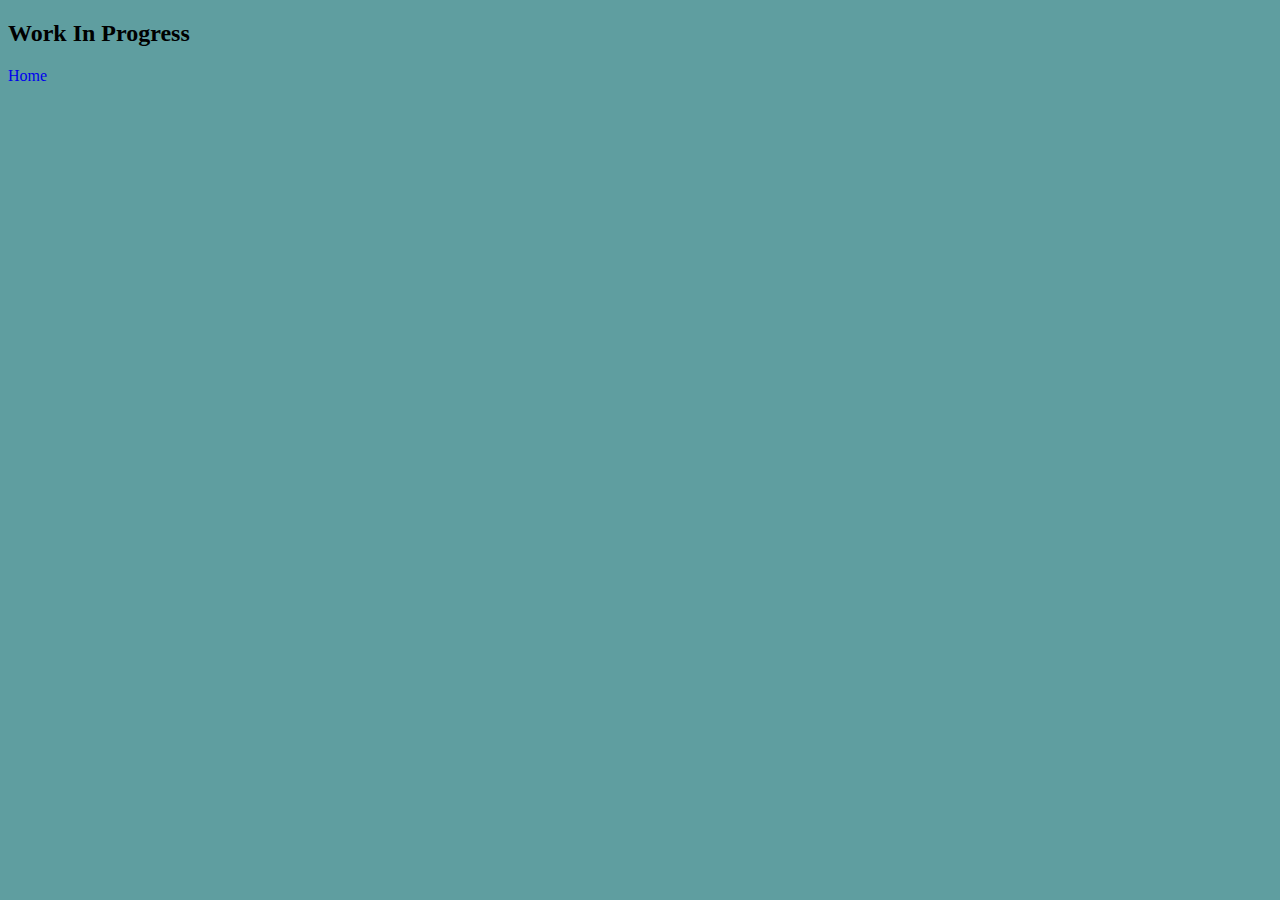
==== pages/destinations.html @ 2f805adf "first commit of 3rd Project" ====
<!DOCTYPE html>
<html lang="en">

<head>
  <meta charset="UTF-8">
  <link
    href="https://fonts.googleapis.com/css2?family=Raleway:wght@700&family=Oleo+Script:wght@700&family=Quicksand:wght@300;500;700&display=swap"
    rel="stylesheet" />
  <link rel="stylesheet" href="/styles/global.css">
  <link rel="stylesheet" href="/styles/destinations.css">
  <title>3rd Project</title>
</head>

<body>
  <h2>Work In Progress</h2>
  <a href="/index.html">Home</a>
</body>

</html>
---- styles/global.css ----
body{
  background-color: cadetblue;
}
#siteLogo{
  font-family: Oleo script;
  color: gold;
  font-size: 48px;
  text-transform: uppercase;
}
a{
  text-decoration: none;
}
header{
  display: flex;
  justify-content: space-between;
}
header a{
  color: gold;
  margin: 0px 15px;
}
nav ul{
  display: flex;
}
li{
  list-style-type: none;
}
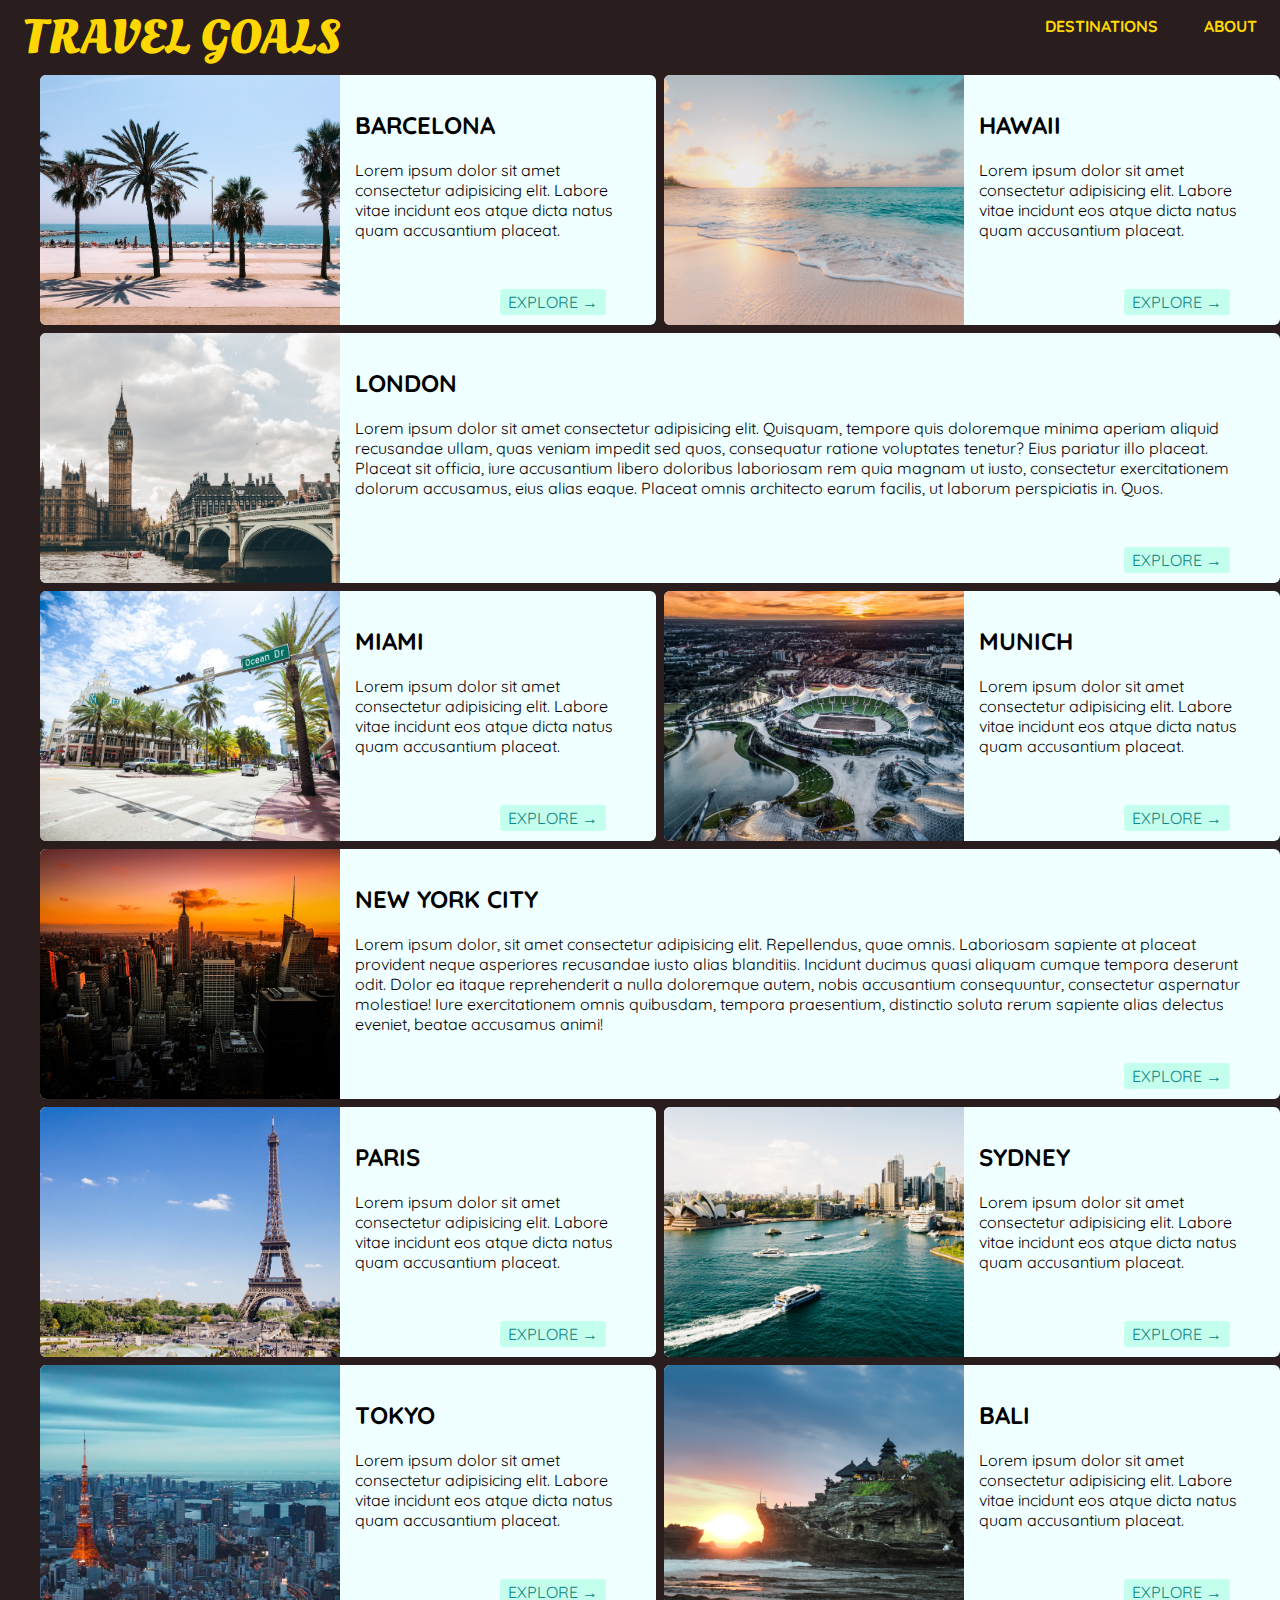
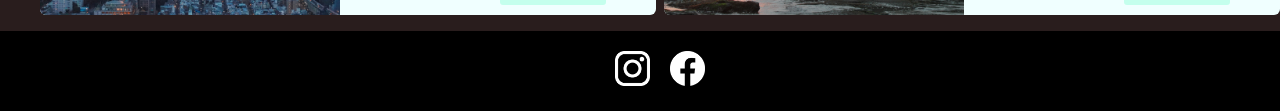
==== commit 35e4e5f3: "used grids for the destinations page" ====
--- a/pages/destinations.html
+++ b/pages/destinations.html
@@ -12,8 +12,177 @@
 </head>
 
 <body>
-  <h2>Work In Progress</h2>
-  <a href="/index.html">Home</a>
+  <header>
+    <a href="/" id="siteLogo">Travel goals</a>
+    <nav>
+      <ul>
+        <li>
+          <a href="/pages/destinations.html">Destinations</a>
+        </li>
+        <li>
+          <a href="/pages/about.html">About</a>
+        </li>
+      </ul>
+    </nav>
+  </header>
+  <main>
+    <ul>
+      <li>
+        <img src="/assets/barcelona.jpg" alt="City of Barcelona" />
+        <div class="item-content">
+          <div>
+            <h2>Barcelona</h2>
+            <p>
+              Lorem ipsum dolor sit amet consectetur adipisicing elit. Labore
+              vitae incidunt eos atque dicta natus quam accusantium placeat.
+            </p>
+          </div>
+          <div class="actions">
+            <a href="https://en.wikipedia.org/wiki/Barcelona">Explore &#x2192</a>
+          </div>
+        </div>
+      </li>
+      <li>
+        <img src="/assets/hawaii.jpg" alt="Hawaii beach" />
+        <div class="item-content">
+          <div>
+            <h2>Hawaii</h2>
+            <p>
+              Lorem ipsum dolor sit amet consectetur adipisicing elit. Labore
+              vitae incidunt eos atque dicta natus quam accusantium placeat.
+            </p>
+          </div>
+          <div class="actions">
+            <a href="hhttps://en.wikipedia.org/wiki/Hawaii">Explore &#x2192</a>
+          </div>
+        </div>
+      </li>
+      <li>
+        <img src="/assets/london.jpg" alt="London city" />
+        <div class="item-content">
+          <div>
+            <h2>London</h2>
+            <p>Lorem ipsum dolor sit amet consectetur adipisicing elit. Quisquam, tempore quis doloremque minima aperiam aliquid recusandae ullam, quas veniam impedit sed quos, consequatur ratione voluptates tenetur? Eius pariatur illo placeat.
+            Placeat sit officia, iure accusantium libero doloribus laboriosam rem quia magnam ut iusto, consectetur exercitationem dolorum accusamus, eius alias eaque. Placeat omnis architecto earum facilis, ut laborum perspiciatis in. Quos.</p>
+          </div>
+          <div class="actions">
+            <a href="https://en.wikipedia.org/wiki/London">Explore &#x2192</a>
+          </div>
+        </div>
+      </li>
+      <li>
+        <img src="/assets/miami.jpg" alt="Miami streets" />
+        <div class="item-content">
+          <div>
+            <h2>Miami</h2>
+            <p>
+              Lorem ipsum dolor sit amet consectetur adipisicing elit. Labore
+              vitae incidunt eos atque dicta natus quam accusantium placeat.
+            </p>
+          </div>
+          <div class="actions">
+            <a href="https://en.wikipedia.org/wiki/Miami">Explore &#x2192</a>
+          </div>
+        </div>
+      </li>
+      <li>
+        <img src="/assets/munich.jpg" alt="Munich football stadium" />
+        <div class="item-content">
+          <div>
+            <h2>Munich</h2>
+            <p>
+              Lorem ipsum dolor sit amet consectetur adipisicing elit. Labore
+              vitae incidunt eos atque dicta natus quam accusantium placeat.
+            </p>
+          </div>
+          <div class="actions">
+            <a href="https://en.wikipedia.org/wiki/Munich">Explore &#x2192</a>
+          </div>
+        </div>
+      </li>
+      <li>
+        <img src="/assets/new-york-city.jpg" alt="New York City skyline" />
+        <div class="item-content">
+          <div>
+            <h2>New York City</h2>
+            <p>
+              Lorem ipsum dolor, sit amet consectetur adipisicing elit. Repellendus, quae omnis. Laboriosam sapiente at placeat provident neque asperiores recusandae iusto alias blanditiis. Incidunt ducimus quasi aliquam cumque tempora deserunt odit.
+              Dolor ea itaque reprehenderit a nulla doloremque autem, nobis accusantium consequuntur, consectetur aspernatur molestiae! Iure exercitationem omnis quibusdam, tempora praesentium, distinctio soluta rerum sapiente alias delectus eveniet, beatae accusamus animi!
+            </p>
+          </div>
+          <div class="actions">
+            <a href="https://en.wikipedia.org/wiki/New_York_City">Explore &#x2192</a>
+          </div>
+        </div>
+      </li>
+      <li>
+        <img src="/assets/paris.jpg" alt="Paris city" />
+        <div class="item-content">
+          <div>
+            <h2>Paris</h2>
+            <p>
+              Lorem ipsum dolor sit amet consectetur adipisicing elit. Labore
+              vitae incidunt eos atque dicta natus quam accusantium placeat.
+            </p>
+          </div>
+          <div class="actions">
+            <a href="https://en.wikipedia.org/wiki/Paris">Explore &#x2192</a>
+          </div>
+        </div>
+      </li>
+      <li>
+        <img src="/assets/sydney.jpg" alt="Sydney beach" />
+        <div class="item-content">
+          <div>
+            <h2>Sydney</h2>
+            <p>
+              Lorem ipsum dolor sit amet consectetur adipisicing elit. Labore
+              vitae incidunt eos atque dicta natus quam accusantium placeat.
+            </p>
+          </div>
+          <div class="actions">
+            <a href="https://en.wikipedia.org/wiki/Sydney">Explore &#x2192</a>
+          </div>
+        </div>
+      </li>
+      <li>
+        <img src="/assets/tokyo.jpg" alt="Tokyo skyline" />
+        <div class="item-content">
+          <div>
+            <h2>Tokyo</h2>
+            <p>
+              Lorem ipsum dolor sit amet consectetur adipisicing elit. Labore
+              vitae incidunt eos atque dicta natus quam accusantium placeat.
+            </p>
+          </div>
+          <div class="actions">
+            <a href="https://en.wikipedia.org/wiki/Tokyo">Explore &#x2192</a>
+          </div>
+        </div>
+      </li>
+      <li>
+        <img src="/assets/bali.jpg" alt="Bali beach" />
+        <div class="item-content">
+          <div>
+            <h2>Bali</h2>
+            <p>
+              Lorem ipsum dolor sit amet consectetur adipisicing elit. Labore
+              vitae incidunt eos atque dicta natus quam accusantium placeat.
+            </p>
+          </div>
+          <div class="actions">
+            <a href="https://en.wikipedia.org/wiki/Bali">Explore &#x2192</a>
+          </div>
+        </div>
+      </li>
+    </ul>
+  </main>
+  <footer>
+    <ul>
+      <li><a href="/"><img src="/assets/insta.png" alt="Instagram logo"></a></li>
+      <li><a href="/"><img src="/assets/facebook.png" alt="Facebook logo"></a></li>
+    </ul>
+  </footer>
 </body>
 
 </html>--- a/styles/global.css
+++ b/styles/global.css
@@ -1,26 +1,57 @@
-body{
-  background-color: cadetblue;
+/* General */
+body {
+  text-transform: uppercase;
+  font-family: Quicksand;
+  margin: 0;
 }
+a {
+  text-decoration: none;
+}
+/* Header */
 #siteLogo{
   font-family: Oleo script;
   color: gold;
   font-size: 48px;
-  text-transform: uppercase;
 }
-a{
-  text-decoration: none;
-}
-header{
+
+header {
   display: flex;
   justify-content: space-between;
+  position: absolute;
+  width: 100%;
+  left: 0;
+  top: 0;
 }
-header a{
+header a {
   color: gold;
   margin: 0px 15px;
+  font-weight: bold;
+  padding: 5px 8px;
+  border-radius: 3px;
 }
-nav ul{
+header ul a:hover{
+  background-color: rgba(100, 100, 100, 0.7);
+}
+header a:hover{
+  color: rgb(214, 133, 11);
+}
+nav ul {
   display: flex;
 }
-li{
+li {
   list-style-type: none;
+}
+/* Footer */
+footer {
+  background-color: #444;
+  height: 80px;
+}
+footer ul {
+  margin: 0;
+  display: flex;
+  justify-content: center;
+}
+footer img {
+  height: 35px;
+  margin: 20px 10px 0;
 }--- a/styles/destinations.css
+++ b/styles/destinations.css
@@ -0,0 +1,59 @@
+body{
+  background-color: rgb(41, 29, 29);
+}
+main{
+  margin-top: 75px;
+}
+main li{
+  background-color: azure;
+  height: 250px;
+  display: flex;
+  position: relative;
+  border-radius: 6px;
+}
+main li img{
+  height: 100%;
+  width: 300px;
+  object-fit: cover;
+  /* overflow: hidden; */
+  border-radius: 6px 0 0 6px;
+}
+main ul{
+  display: grid;
+  grid-template-columns: 1fr 1fr;
+  grid-gap: 8px;
+}
+main li:nth-of-type(3){
+  grid-column: 1/3;
+}
+main li:nth-of-type(6){
+  grid-column: 1/3;
+}
+.item-content{
+  padding: 15px;
+  display: flex;
+  flex-direction: column;
+  justify-content: space-between;
+}
+.item-content p{
+  text-transform: none;
+}
+.actions{
+  text-align: end;
+}
+.actions a{
+  position: absolute;
+  right: 50px;
+  bottom: 10px;
+  color: rgb(12, 134, 134);
+  background-color: rgb(196, 255, 237);
+  padding: 3px 8px;
+  border-radius: 3px;
+}
+.actions a:hover{
+  color: rgb(196, 255, 237);
+  background-color: rgb(12, 134, 134);
+}
+footer{
+  background-color: black;
+}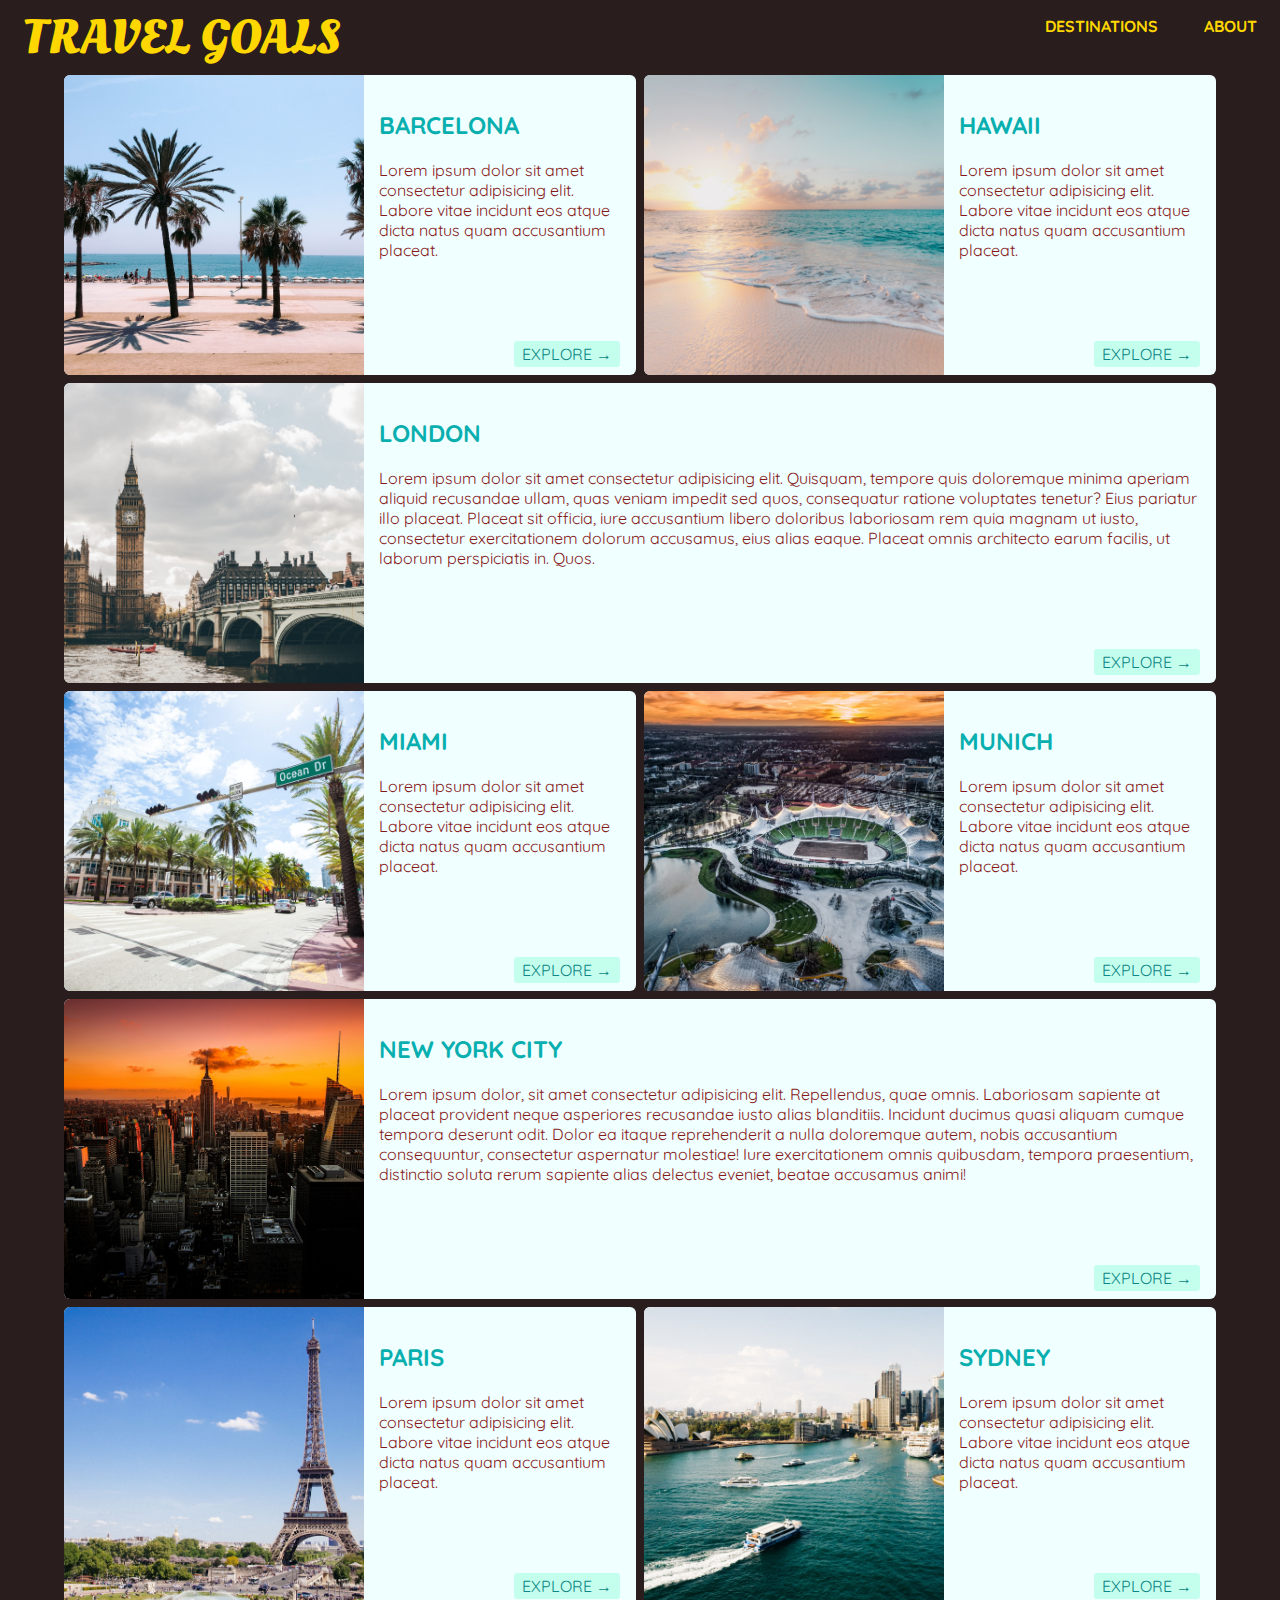
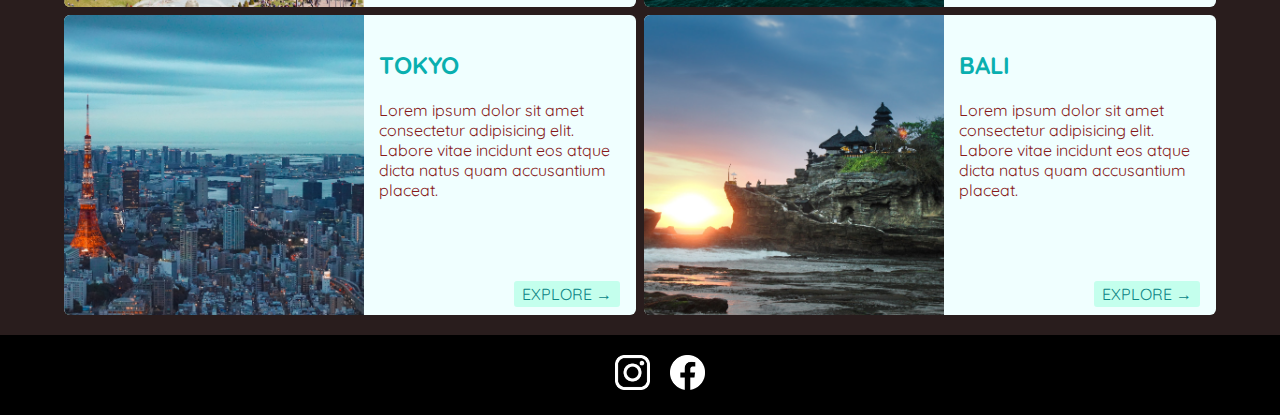
==== commit adf99483: "updated sources" ====
--- a/pages/destinations.html
+++ b/pages/destinations.html
@@ -62,8 +62,12 @@
         <div class="item-content">
           <div>
             <h2>London</h2>
-            <p>Lorem ipsum dolor sit amet consectetur adipisicing elit. Quisquam, tempore quis doloremque minima aperiam aliquid recusandae ullam, quas veniam impedit sed quos, consequatur ratione voluptates tenetur? Eius pariatur illo placeat.
-            Placeat sit officia, iure accusantium libero doloribus laboriosam rem quia magnam ut iusto, consectetur exercitationem dolorum accusamus, eius alias eaque. Placeat omnis architecto earum facilis, ut laborum perspiciatis in. Quos.</p>
+            <p>Lorem ipsum dolor sit amet consectetur adipisicing elit. Quisquam, tempore quis doloremque minima aperiam
+              aliquid recusandae ullam, quas veniam impedit sed quos, consequatur ratione voluptates tenetur? Eius
+              pariatur illo placeat.
+              Placeat sit officia, iure accusantium libero doloribus laboriosam rem quia magnam ut iusto, consectetur
+              exercitationem dolorum accusamus, eius alias eaque. Placeat omnis architecto earum facilis, ut laborum
+              perspiciatis in. Quos.</p>
           </div>
           <div class="actions">
             <a href="https://en.wikipedia.org/wiki/London">Explore &#x2192</a>
@@ -106,8 +110,12 @@
           <div>
             <h2>New York City</h2>
             <p>
-              Lorem ipsum dolor, sit amet consectetur adipisicing elit. Repellendus, quae omnis. Laboriosam sapiente at placeat provident neque asperiores recusandae iusto alias blanditiis. Incidunt ducimus quasi aliquam cumque tempora deserunt odit.
-              Dolor ea itaque reprehenderit a nulla doloremque autem, nobis accusantium consequuntur, consectetur aspernatur molestiae! Iure exercitationem omnis quibusdam, tempora praesentium, distinctio soluta rerum sapiente alias delectus eveniet, beatae accusamus animi!
+              Lorem ipsum dolor, sit amet consectetur adipisicing elit. Repellendus, quae omnis. Laboriosam sapiente at
+              placeat provident neque asperiores recusandae iusto alias blanditiis. Incidunt ducimus quasi aliquam
+              cumque tempora deserunt odit.
+              Dolor ea itaque reprehenderit a nulla doloremque autem, nobis accusantium consequuntur, consectetur
+              aspernatur molestiae! Iure exercitationem omnis quibusdam, tempora praesentium, distinctio soluta rerum
+              sapiente alias delectus eveniet, beatae accusamus animi!
             </p>
           </div>
           <div class="actions">
--- a/styles/global.css
+++ b/styles/global.css
@@ -33,7 +33,7 @@
   background-color: rgba(100, 100, 100, 0.7);
 }
 header a:hover{
-  color: rgb(214, 133, 11);
+  color: rgb(224, 228, 26);
 }
 nav ul {
   display: flex;
--- a/styles/destinations.css
+++ b/styles/destinations.css
@@ -3,16 +3,18 @@
 }
 main{
   margin-top: 75px;
+  width: 90%;
+  margin: 75px auto 20px;
 }
 main li{
   background-color: azure;
-  height: 250px;
+  /* height: 250px; */
   display: flex;
   position: relative;
   border-radius: 6px;
 }
 main li img{
-  height: 100%;
+  height: 300px;
   width: 300px;
   object-fit: cover;
   /* overflow: hidden; */
@@ -22,12 +24,16 @@
   display: grid;
   grid-template-columns: 1fr 1fr;
   grid-gap: 8px;
+  padding: 0;
 }
 main li:nth-of-type(3){
   grid-column: 1/3;
 }
 main li:nth-of-type(6){
   grid-column: 1/3;
+}
+main h2{
+  color: rgb(9, 175, 175);
 }
 .item-content{
   padding: 15px;
@@ -37,14 +43,12 @@
 }
 .item-content p{
   text-transform: none;
-}
-.actions{
-  text-align: end;
+  color: rgb(134, 26, 26);
 }
 .actions a{
   position: absolute;
-  right: 50px;
-  bottom: 10px;
+  right: 16px;
+  bottom: 8px;
   color: rgb(12, 134, 134);
   background-color: rgb(196, 255, 237);
   padding: 3px 8px;
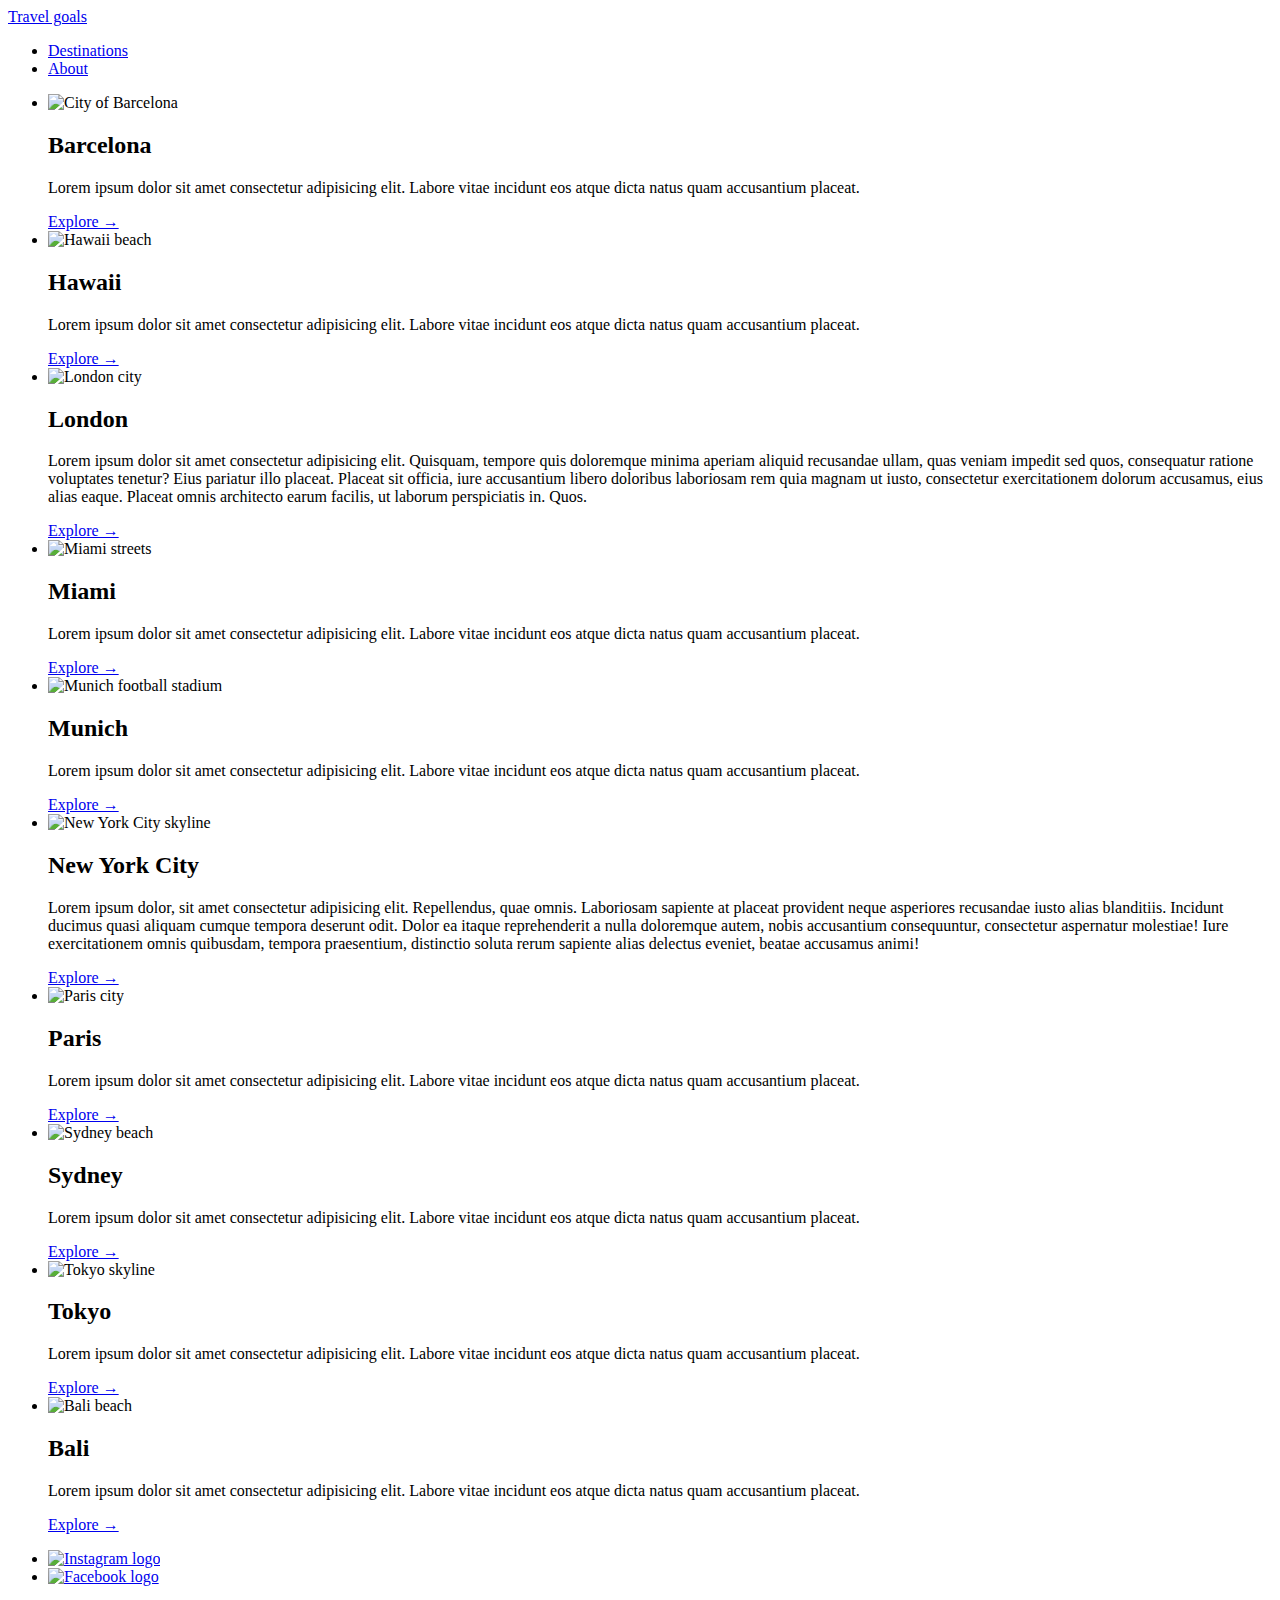
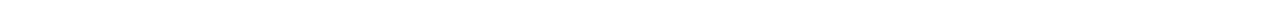
==== commit e23adca9: "updated destinations sources" ====
--- a/pages/destinations.html
+++ b/pages/destinations.html
@@ -6,8 +6,8 @@
   <link
     href="https://fonts.googleapis.com/css2?family=Raleway:wght@700&family=Oleo+Script:wght@700&family=Quicksand:wght@300;500;700&display=swap"
     rel="stylesheet" />
-  <link rel="stylesheet" href="/styles/global.css">
-  <link rel="stylesheet" href="/styles/destinations.css">
+  <link rel="stylesheet" href="styles/global.css">
+  <link rel="stylesheet" href="styles/destinations.css">
   <title>3rd Project</title>
 </head>
 
@@ -17,10 +17,10 @@
     <nav>
       <ul>
         <li>
-          <a href="/pages/destinations.html">Destinations</a>
+          <a href="pages/destinations.html">Destinations</a>
         </li>
         <li>
-          <a href="/pages/about.html">About</a>
+          <a href="pages/about.html">About</a>
         </li>
       </ul>
     </nav>
@@ -28,7 +28,7 @@
   <main>
     <ul>
       <li>
-        <img src="/assets/barcelona.jpg" alt="City of Barcelona" />
+        <img src="assets/barcelona.jpg" alt="City of Barcelona" />
         <div class="item-content">
           <div>
             <h2>Barcelona</h2>
@@ -43,7 +43,7 @@
         </div>
       </li>
       <li>
-        <img src="/assets/hawaii.jpg" alt="Hawaii beach" />
+        <img src="assets/hawaii.jpg" alt="Hawaii beach" />
         <div class="item-content">
           <div>
             <h2>Hawaii</h2>
@@ -58,7 +58,7 @@
         </div>
       </li>
       <li>
-        <img src="/assets/london.jpg" alt="London city" />
+        <img src="assets/london.jpg" alt="London city" />
         <div class="item-content">
           <div>
             <h2>London</h2>
@@ -75,7 +75,7 @@
         </div>
       </li>
       <li>
-        <img src="/assets/miami.jpg" alt="Miami streets" />
+        <img src="assets/miami.jpg" alt="Miami streets" />
         <div class="item-content">
           <div>
             <h2>Miami</h2>
@@ -90,7 +90,7 @@
         </div>
       </li>
       <li>
-        <img src="/assets/munich.jpg" alt="Munich football stadium" />
+        <img src="assets/munich.jpg" alt="Munich football stadium" />
         <div class="item-content">
           <div>
             <h2>Munich</h2>
@@ -105,7 +105,7 @@
         </div>
       </li>
       <li>
-        <img src="/assets/new-york-city.jpg" alt="New York City skyline" />
+        <img src="assets/new-york-city.jpg" alt="New York City skyline" />
         <div class="item-content">
           <div>
             <h2>New York City</h2>
@@ -124,7 +124,7 @@
         </div>
       </li>
       <li>
-        <img src="/assets/paris.jpg" alt="Paris city" />
+        <img src="assets/paris.jpg" alt="Paris city" />
         <div class="item-content">
           <div>
             <h2>Paris</h2>
@@ -139,7 +139,7 @@
         </div>
       </li>
       <li>
-        <img src="/assets/sydney.jpg" alt="Sydney beach" />
+        <img src="assets/sydney.jpg" alt="Sydney beach" />
         <div class="item-content">
           <div>
             <h2>Sydney</h2>
@@ -154,7 +154,7 @@
         </div>
       </li>
       <li>
-        <img src="/assets/tokyo.jpg" alt="Tokyo skyline" />
+        <img src="assets/tokyo.jpg" alt="Tokyo skyline" />
         <div class="item-content">
           <div>
             <h2>Tokyo</h2>
@@ -169,7 +169,7 @@
         </div>
       </li>
       <li>
-        <img src="/assets/bali.jpg" alt="Bali beach" />
+        <img src="assets/bali.jpg" alt="Bali beach" />
         <div class="item-content">
           <div>
             <h2>Bali</h2>
@@ -187,8 +187,8 @@
   </main>
   <footer>
     <ul>
-      <li><a href="/"><img src="/assets/insta.png" alt="Instagram logo"></a></li>
-      <li><a href="/"><img src="/assets/facebook.png" alt="Facebook logo"></a></li>
+      <li><a href="/"><img src="assets/insta.png" alt="Instagram logo"></a></li>
+      <li><a href="/"><img src="assets/facebook.png" alt="Facebook logo"></a></li>
     </ul>
   </footer>
 </body>
